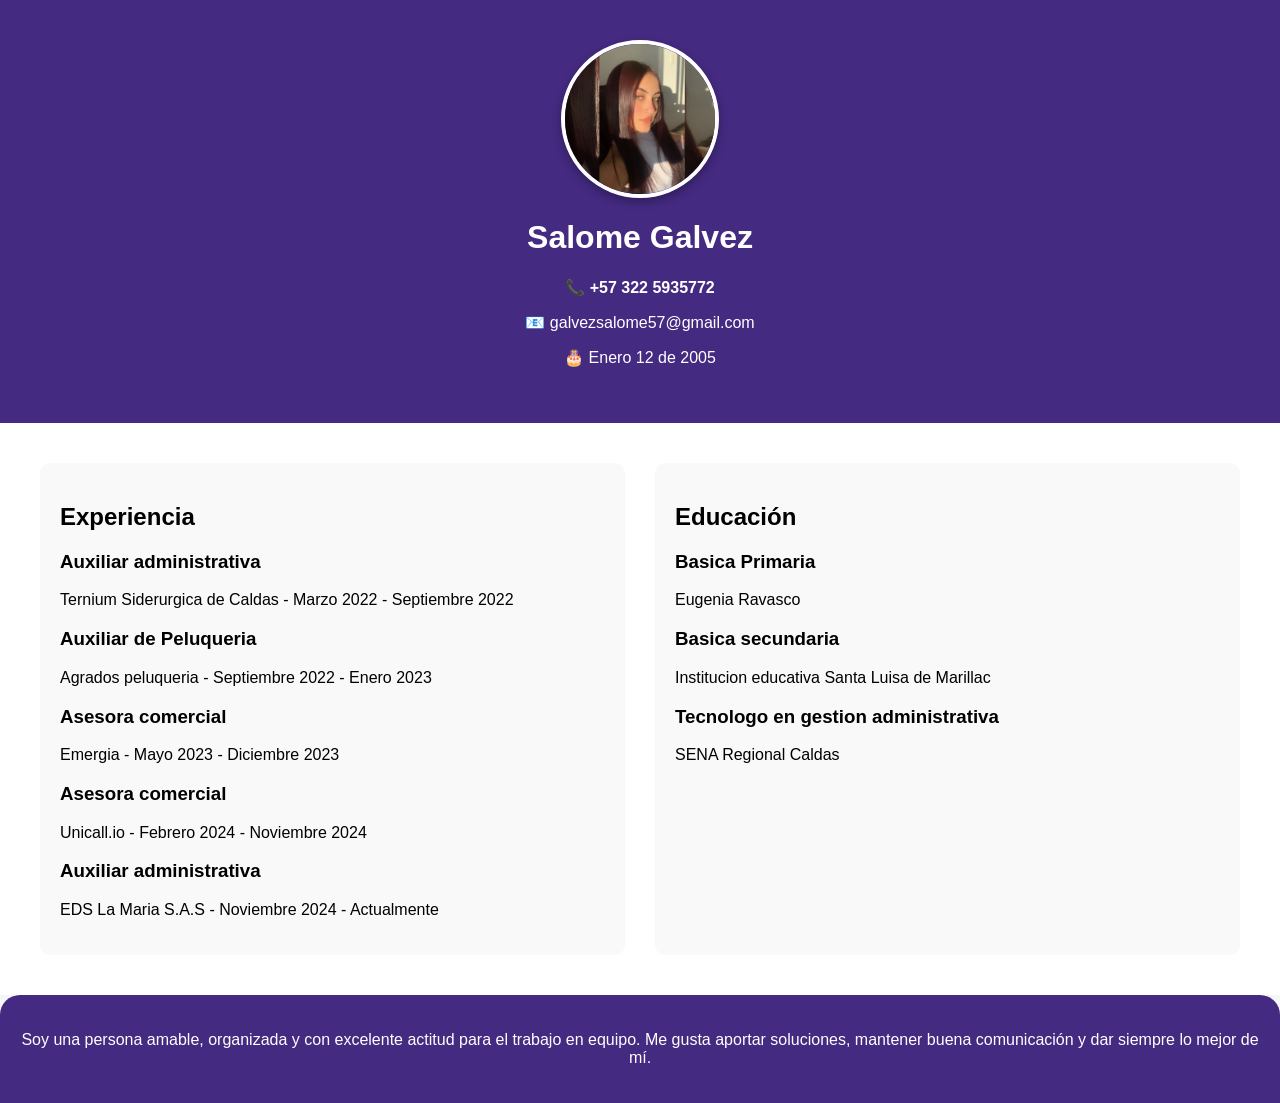
==== CV/index.html @ 87b1c1b5 "commit cv cv" ====
<!DOCTYPE html>
<html lang="en">
<head>
    <meta charset="UTF-8">
    <meta name="viewport" content="width=device-width, initial-scale=1.0">
    <title>Hoja de vida - Salome galvez</title>
</head>
  <style>
    body {
      font-family: Arial, sans-serif;
      margin: 0;
      background: #f4f6f8;
    }

    .seccion-superior {
      background-color: #722a85fd; /* Morado Lindo */
      color: white;
      text-align: center;
      padding: 40px 0;
    }

    .seccion-inferior {
      background-color: white;
      padding: 40px;
      display: grid;
      grid-template-columns: 1fr 1fr; /* Dos columnas */
      gap: 30px;
    }

    section {
      background: #f9f9f9;
      padding: 20px;
      border-radius: 10px;
    }
 .seccion-superior {
  background-color: #442a81; /* morado */
  color: white;
  text-align: center;
  padding: 40px 0;
}

.foto-perfil {
  width: 150px;
  height: 150px;
  border-radius: 50%; /* redonda */
  object-fit: cover;
  border: 4px solid white;
  box-shadow: 0 4px 10px rgba(0, 0, 0, 0.3); /* sombra suave */
  display: block;
  margin: 0 auto 15px auto; /* centrada y separada del nombre */
}
.link-whatsapp {
  color: #ffffff;
  text-decoration: none;
  font-weight: bold;
}

.link-whatsapp:hover {
  text-decoration: underline;
}
.descripcion {
  background-color: #442a81; 
  color: white;
  text-align: center;
  padding: 20px;
  font-size: 16px;
  font-family: 'Poppins', sans-serif;
  border-top-left-radius: 20px;
  border-top-right-radius: 20px;
}

  </style>
</head>
<body>
    <header class="seccion-superior">
    <img src="img.jpg" alt="Foto de Salome Galvez" class="foto-perfil">
    <h1>Salome Galvez</h1>
    <p>
    📞 
    <a href="https://wa.me/573225935772" target="_blank" class="link-whatsapp">
      +57 322 5935772
    </a>
   </p>
   <p>📧 galvezsalome57@gmail.com</p>
   <p>🎂 Enero 12 de 2005</p>

  </header>

  <!-- Sección inferior -->
  <main class="seccion-inferior">
    <section>
      <h2>Experiencia</h2>
      <h3>Auxiliar administrativa</h3>
          <p>Ternium Siderurgica de Caldas - Marzo 2022 - Septiembre 2022</p>
      <h3>Auxiliar de Peluqueria</h3>
          <p>Agrados peluqueria - Septiembre 2022 - Enero 2023</p>
      <h3>Asesora comercial</h3> 
          <p>Emergia - Mayo 2023 - Diciembre 2023</p>
      <h3>Asesora comercial</h3>  
          <p>Unicall.io - Febrero 2024 - Noviembre 2024</p>
      <h3>Auxiliar administrativa</h3> 
          <p>EDS La Maria S.A.S - Noviembre 2024 - Actualmente</p>  

    </section>

    <section>
      <h2>Educación</h2>
        <h3>Basica Primaria</h3>
           <p>Eugenia Ravasco</p> 
        
        <h3>Basica secundaria</h3>
            <p>Institucion educativa Santa Luisa de Marillac</p>
        
        <h3>Tecnologo en gestion administrativa</h3>
            <p>SENA Regional Caldas</p>
    </section>
  </main>
  <footer class="descripcion">
  <p>
    Soy una persona amable, organizada y con excelente actitud para el trabajo en equipo. 
    Me gusta aportar soluciones, mantener buena comunicación y dar siempre lo mejor de mí.
  </p>
</footer>
</body>
</body>
</html>
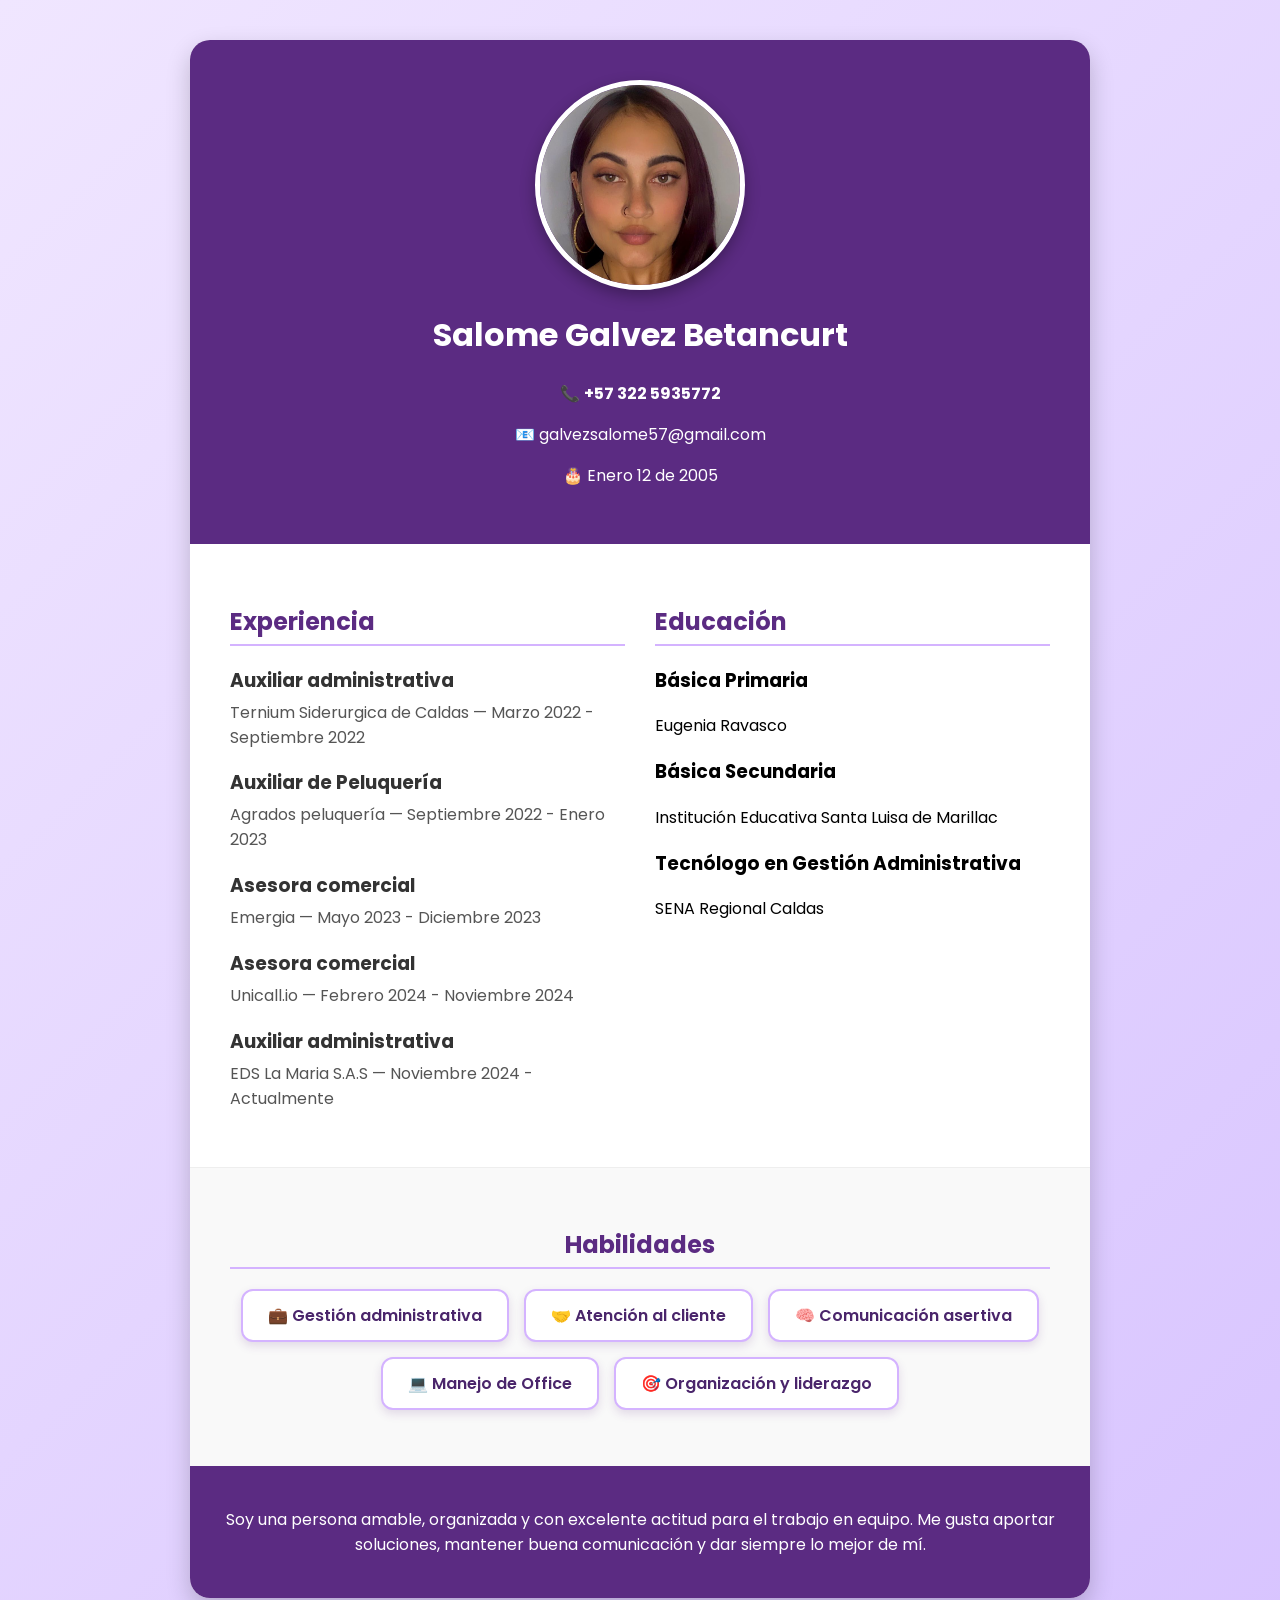
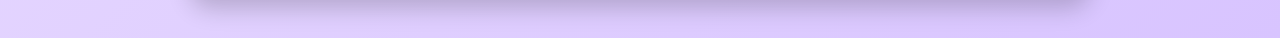
==== commit e7bac9c5: "Actualizo hoja de vida completa" ====
--- a/CV/index.html
+++ b/CV/index.html
@@ -1,126 +1,85 @@
 <!DOCTYPE html>
-<html lang="en">
+<html lang="es">
 <head>
-    <meta charset="UTF-8">
-    <meta name="viewport" content="width=device-width, initial-scale=1.0">
-    <title>Hoja de vida - Salome galvez</title>
-</head>
-  <style>
-    body {
-      font-family: Arial, sans-serif;
-      margin: 0;
-      background: #f4f6f8;
-    }
-
-    .seccion-superior {
-      background-color: #722a85fd; /* Morado Lindo */
-      color: white;
-      text-align: center;
-      padding: 40px 0;
-    }
-
-    .seccion-inferior {
-      background-color: white;
-      padding: 40px;
-      display: grid;
-      grid-template-columns: 1fr 1fr; /* Dos columnas */
-      gap: 30px;
-    }
-
-    section {
-      background: #f9f9f9;
-      padding: 20px;
-      border-radius: 10px;
-    }
- .seccion-superior {
-  background-color: #442a81; /* morado */
-  color: white;
-  text-align: center;
-  padding: 40px 0;
-}
-
-.foto-perfil {
-  width: 150px;
-  height: 150px;
-  border-radius: 50%; /* redonda */
-  object-fit: cover;
-  border: 4px solid white;
-  box-shadow: 0 4px 10px rgba(0, 0, 0, 0.3); /* sombra suave */
-  display: block;
-  margin: 0 auto 15px auto; /* centrada y separada del nombre */
-}
-.link-whatsapp {
-  color: #ffffff;
-  text-decoration: none;
-  font-weight: bold;
-}
-
-.link-whatsapp:hover {
-  text-decoration: underline;
-}
-.descripcion {
-  background-color: #442a81; 
-  color: white;
-  text-align: center;
-  padding: 20px;
-  font-size: 16px;
-  font-family: 'Poppins', sans-serif;
-  border-top-left-radius: 20px;
-  border-top-right-radius: 20px;
-}
-
-  </style>
+  <meta charset="UTF-8">
+  <meta name="viewport" content="width=device-width, initial-scale=1.0">
+  <title>Hoja de vida - Salome Galvez</title>
+  <link rel="stylesheet" href="style.css">
+  <link href="https://fonts.googleapis.com/css2?family=Poppins:wght@400;600&display=swap" rel="stylesheet">
 </head>
 <body>
-    <header class="seccion-superior">
-    <img src="img.jpg" alt="Foto de Salome Galvez" class="foto-perfil">
-    <h1>Salome Galvez</h1>
-    <p>
-    📞 
-    <a href="https://wa.me/573225935772" target="_blank" class="link-whatsapp">
-      +57 322 5935772
-    </a>
-   </p>
-   <p>📧 galvezsalome57@gmail.com</p>
-   <p>🎂 Enero 12 de 2005</p>
+  <div class="cv-container">
 
-  </header>
+    <header class="seccion-superior fade-in">
+      <img src="img.jpg" alt="Foto de Salome Galvez" class="foto-perfil">
+      <h1>Salome Galvez Betancurt</h1>
+      <p>
+        📞 <a href="https://wa.me/573225935772" target="_blank" class="link-whatsapp">
+          +57 322 5935772
+        </a>
+      </p>
+      <p>📧 galvezsalome57@gmail.com</p>
+      <p>🎂 Enero 12 de 2005</p>
+    </header>
 
-  <!-- Sección inferior -->
-  <main class="seccion-inferior">
-    <section>
-      <h2>Experiencia</h2>
-      <h3>Auxiliar administrativa</h3>
-          <p>Ternium Siderurgica de Caldas - Marzo 2022 - Septiembre 2022</p>
-      <h3>Auxiliar de Peluqueria</h3>
-          <p>Agrados peluqueria - Septiembre 2022 - Enero 2023</p>
-      <h3>Asesora comercial</h3> 
-          <p>Emergia - Mayo 2023 - Diciembre 2023</p>
-      <h3>Asesora comercial</h3>  
-          <p>Unicall.io - Febrero 2024 - Noviembre 2024</p>
-      <h3>Auxiliar administrativa</h3> 
-          <p>EDS La Maria S.A.S - Noviembre 2024 - Actualmente</p>  
+    <main class="seccion-inferior fade-in">
+      <section>
+        <h2>Experiencia</h2>
+        <div class="job">
+          <h3>Auxiliar administrativa</h3>
+          <p>Ternium Siderurgica de Caldas — Marzo 2022 - Septiembre 2022</p>
+        </div>
+        <div class="job">
+          <h3>Auxiliar de Peluquería</h3>
+          <p>Agrados peluquería — Septiembre 2022 - Enero 2023</p>
+        </div>
+        <div class="job">
+          <h3>Asesora comercial</h3>
+          <p>Emergia — Mayo 2023 - Diciembre 2023</p>
+        </div>
+        <div class="job">
+          <h3>Asesora comercial</h3>
+          <p>Unicall.io — Febrero 2024 - Noviembre 2024</p>
+        </div>
+        <div class="job">
+          <h3>Auxiliar administrativa</h3>
+          <p>EDS La Maria S.A.S — Noviembre 2024 - Actualmente</p>
+        </div>
+      </section>
 
+      <section>
+        <h2>Educación</h2>
+        <h3>Básica Primaria</h3>
+        <p>Eugenia Ravasco</p>
+
+        <h3>Básica Secundaria</h3>
+        <p>Institución Educativa Santa Luisa de Marillac</p>
+
+        <h3>Tecnólogo en Gestión Administrativa</h3>
+        <p>SENA Regional Caldas</p>
+      </section>
+    </main>
+
+<section class="skills fade-in">
+      <h2>Habilidades</h2>
+      <ul>
+        <li>💼 Gestión administrativa</li>
+        <li>🤝 Atención al cliente</li>
+        <li>🧠 Comunicación asertiva</li>
+        <li>💻 Manejo de Office</li>
+        <li>🎯 Organización y liderazgo</li>
+      </ul>
     </section>
 
-    <section>
-      <h2>Educación</h2>
-        <h3>Basica Primaria</h3>
-           <p>Eugenia Ravasco</p> 
-        
-        <h3>Basica secundaria</h3>
-            <p>Institucion educativa Santa Luisa de Marillac</p>
-        
-        <h3>Tecnologo en gestion administrativa</h3>
-            <p>SENA Regional Caldas</p>
-    </section>
-  </main>
-  <footer class="descripcion">
-  <p>
-    Soy una persona amable, organizada y con excelente actitud para el trabajo en equipo. 
-    Me gusta aportar soluciones, mantener buena comunicación y dar siempre lo mejor de mí.
-  </p>
-</footer>
-</body>
+    <footer class="descripcion fade-in">
+      <p>
+        Soy una persona amable, organizada y con excelente actitud para el trabajo en equipo. 
+        Me gusta aportar soluciones, mantener buena comunicación y dar siempre lo mejor de mí.
+      </p>
+    </footer>
+
+  </div>
+
+  <script src="script.js"></script>
 </body>
 </html>
--- a/CV/style.css
+++ b/CV/style.css
@@ -0,0 +1,147 @@
+body {
+  font-family: 'Poppins', sans-serif;
+  margin: 0;
+  background: linear-gradient(135deg, #f0e6ff, #d8c4ff);
+  display: flex;
+  justify-content: center;
+  align-items: flex-start;
+  min-height: 100vh;
+  padding: 40px 0;
+}
+
+/* Efecto hoja flotante */
+.cv-container {
+  background: white;
+  width: 80%;
+  max-width: 900px;
+  border-radius: 20px;
+  box-shadow: 0 10px 25px rgba(0, 0, 0, 0.2);
+  overflow: hidden;
+  animation: floatIn 1s ease;
+}
+
+@keyframes floatIn {
+  from { opacity: 0; transform: translateY(40px); }
+  to { opacity: 1; transform: translateY(0); }
+}
+
+.seccion-superior {
+  background-color: #5b2b82;
+  color: white;
+  text-align: center;
+  padding: 40px 0;
+}
+
+.foto-perfil {
+  width: 200px;           
+  height: 200px;          
+  border-radius: 50%;
+  object-fit: cover;
+  border: 5px solid white;
+  box-shadow: 0 6px 15px rgba(0, 0, 0, 0.3);
+  display: block;
+  margin: 0 auto 20px auto;
+  transition: transform 0.4s ease;
+}
+
+.foto-perfil:hover {
+  transform: scale(1.1) rotate(2deg);
+}
+
+.link-whatsapp {
+  color: #fff;
+  text-decoration: none;
+  font-weight: bold;
+}
+.link-whatsapp:hover {
+  text-decoration: underline;
+}
+
+.seccion-inferior {
+  display: grid;
+  grid-template-columns: 1fr 1fr;
+  gap: 30px;
+  padding: 40px;
+}
+
+section h2 {
+  color: #5b2b82;
+  border-bottom: 2px solid #d4b3ff;
+  padding-bottom: 5px;
+}
+
+.job h3 {
+  margin-bottom: 5px;
+  color: #333;
+}
+.job p {
+  margin-top: 0;
+  color: #555;
+}
+
+.skills {
+  background: #f9f9f9;
+  padding: 40px;
+  border-top: 1px solid #eee;
+  text-align: center;
+}
+
+.skills h2 {
+  color: #5b2b82;
+  margin-bottom: 20px;
+}
+
+.skills ul {
+  list-style: none;
+  padding: 0;
+  display: flex;
+  flex-wrap: wrap;
+  justify-content: center;
+  gap: 15px;
+}
+
+.skills li {
+  background: white;
+  border: 2px solid #d4b3ff;
+  color: #4a256b;
+  font-weight: 600;
+  padding: 12px 25px;
+  border-radius: 12px;
+  box-shadow: 0 4px 10px rgba(91, 43, 130, 0.15);
+  transition: all 0.3s ease;
+  cursor: default;
+}
+
+/* Animación al pasar el cursor */
+.skills li:hover {
+  transform: translateY(-5px) scale(1.05);
+  background: #5b2b82;
+  color: #fff;
+  box-shadow: 0 8px 20px rgba(91, 43, 130, 0.3);
+}
+
+.descripcion {
+  background-color: #5b2b82;
+  color: white;
+  text-align: center;
+  padding: 25px;
+  font-size: 16px;
+}
+
+/* Animaciones suaves al hacer scroll */
+.fade-in {
+  opacity: 0;
+  transform: translateY(40px);
+  transition: all 0.6s ease-out;
+}
+.fade-in.visible {
+  opacity: 1;
+  transform: translateY(0);
+}
+
+/* Responsivo */
+@media (max-width: 768px) {
+  .seccion-inferior {
+    grid-template-columns: 1fr;
+  }
+}
